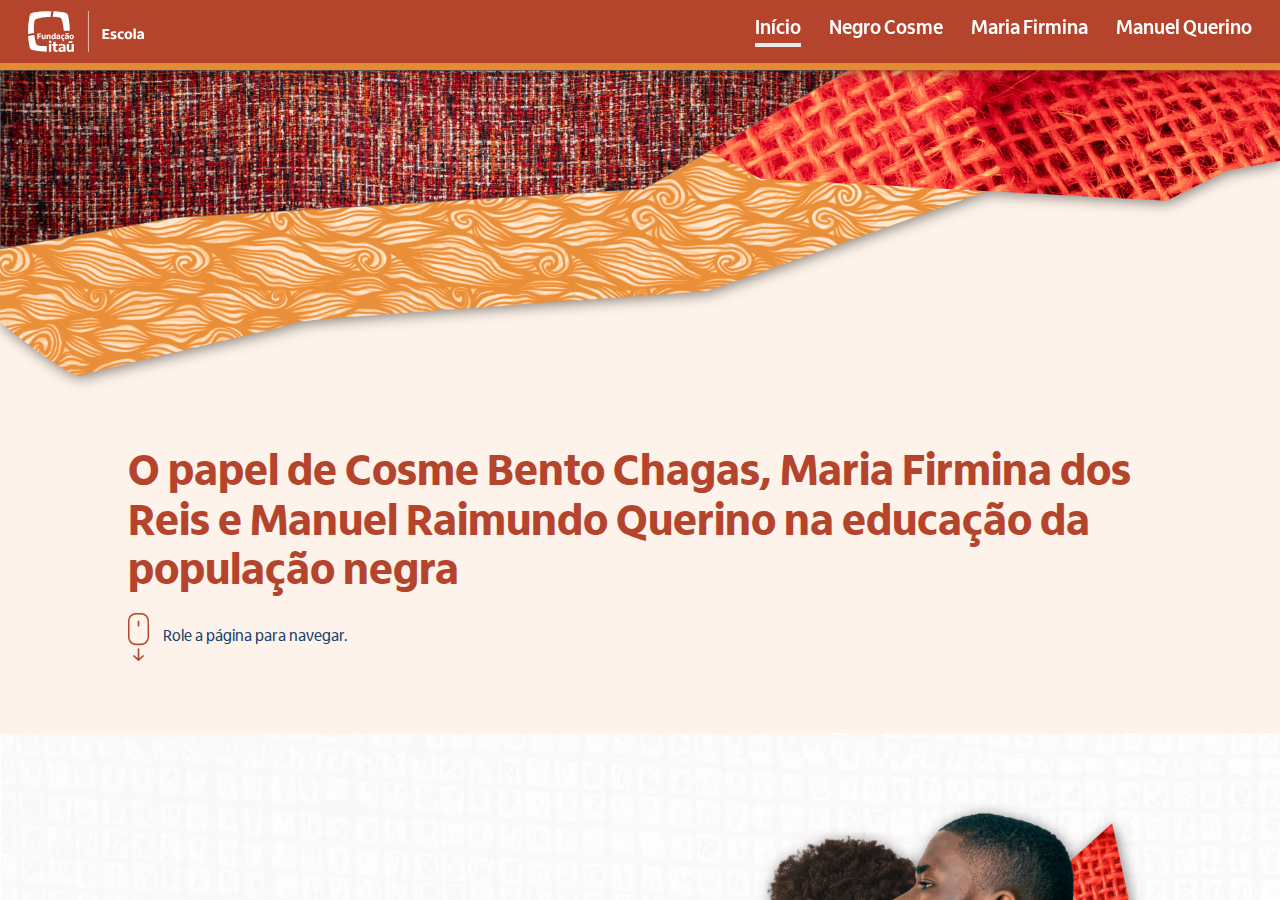
==== index.html @ 364bd9f3 "[INITIAL]" ====
<!DOCTYPE html>
<html class="mr-fontsize" lang="pt">
  <head>
    <title>Itaú - O papel de Cosme Bento Chagas, Maria Firmina dos Reis e Manuel Raimundo Querino na educação da população negra
    </title>
    <meta charset="UTF-8">
    <meta name="viewport" content="width=device-width, initial-scale=1.0">
    <meta http-equiv="X-UA-Compatible" content="ie=edge">
    <link rel="stylesheet" type="text/css" href="app/styles/reset.css">
    <link rel="stylesheet" type="text/css" href="app/styles/animate.min.css">
    <link rel="stylesheet" type="text/css" href="app/modules/engine.css">
  </head>
  <body>
    <main id="main"></main>
    <script src="app/scripts/jquery.min.js"></script>
    <script src="app/config.js"></script>
    <script src="app/modules/engine.min.js"></script>
    <script src="app/scripts/main.js"></script>
    <style>@keyframes lds-eclipse {
    0% {
        -webkit-transform: rotate(0deg);
        transform: rotate(0deg);
    }
    50% {
        -webkit-transform: rotate(180deg);
        transform: rotate(180deg);
    }
    100% {
        -webkit-transform: rotate(360deg);
        transform: rotate(360deg);
    }
}

@-webkit-keyframes lds-eclipse {
    0% {
        -webkit-transform: rotate(0deg);
        transform: rotate(0deg);
    }
    50% {
        -webkit-transform: rotate(180deg);
        transform: rotate(180deg);
    }
    100% {
        -webkit-transform: rotate(360deg);
        transform: rotate(360deg);
    }
}

.lds-eclipse {
    position: relative;
    width: 300px !important;
    height: 300px !important;
    -webkit-transform: translate(-100px, -100px) scale(1) translate(100px, 100px);
    transform: translate(-100px, -100px) scale(1) translate(100px, 100px);
    display: flex;
    justify-content: center;
    align-items: center;
}

.spinner {
    position: absolute;
    -webkit-animation: lds-eclipse 1s linear infinite;
    animation: lds-eclipse 1s linear infinite;
    width: 300px;
    height: 300px;
    top: 0px;
    left: 0px;
    border-radius: 50%;
    box-shadow: 0 4px 0 0 #fff;
    -webkit-transform-origin: 150px 150px;
    transform-origin: 150px 150px;
}

.spinner.reverse {
    -webkit-animation: lds-eclipse 1s linear infinite;
    animation: lds-eclipse 1s linear infinite;
    -webkit-animation-direction: reverse;
    animation-direction: reverse;
    width: 260px;
    height: 260px;
    top: 20px;
    left: 20px;
    box-shadow: 0 4px 0 0 #001D50;
    -webkit-transform-origin: 150px 150px;
    transform-origin: 130px 130px;
}

.message {
    font-size: 2em;
}

.loader {
    position: absolute;
    top: 0;
    left: 0;
    width: 100%;
    height: 100%;
    z-index: 9999;
    background-color: #008CFF;
    display: flex;
    justify-content: center;
    align-items: center;
}
    </style>
    <div class="loader" id="loader">
      <div class="lds-css ng-scope">
        <div class="lds-eclipse" style="width:100%;height:100%">
          <div class="spinner"></div>
          <div class="spinner reverse"></div>
        </div>
      </div>
    </div>
    <script>(function() {
    var loadingTimer = null;
    $(window).on(VIEW_EVENT.LOAD_START, function() {
        loadingTimer = setTimeout(function() {
            $("#loader").fadeIn();
        }, 1000);
    });

    $(window).on(VIEW_EVENT.LOAD_END, function() {
        clearTimeout(loadingTimer);
        $("#loader").fadeOut();
    });

    $(window).on(VIEW_EVENT.READY, function() {
        clearTimeout(loadingTimer);
        $("#loader").fadeOut();
    });
})();
    </script>
  </body>
</html>
---- app/modules/engine.css ----
* {
  box-sizing: border-box;
}
html,
body {
  width: 100vw;
  height: 100vh;
  overflow: hidden;
  background: #FFFFFF;
}
main {
  width: 100vw;
  height: 100vh;
  overflow: hidden;
  position: absolute;
  top: 0;
  left: 0;
  background: #FFF;
}
main iframe {
  width: 100vw;
  height: 100vh;
  border: none;
  position: absolute;
  top: 0;
  transition: all 1.4s;
}
main iframe.out {
  pointer-events: none;
  opacity: 0;
}
main iframe.out * {
  pointer-events: none;
}
@media (max-width: 600px) {
  html,
  body {
    height: auto !important;
    overflow-y: scroll !important;
  }
  html main,
  body main {
    height: auto !important;
    position: relative !important;
  }
  html main iframe,
  body main iframe {
    position: relative !important;
    transition: none !important;
  }
}
.debug {
  position: fixed;
  top: 0;
  right: 0em;
  z-index: 999999999999999999999999;
  height: 100vh;
  width: 20rem;
  display: flex;
  flex-direction: column;
  justify-content: flex-end;
  padding: 2em;
  transform: translateX(100%);
  transition: transform 0.4s;
  background: #eb0045;
  -webkit-box-shadow: -3px 0px 12px 0px rgba(0, 0, 0, 0.64);
  box-shadow: -3px 0px 12px 0px rgba(0, 0, 0, 0.64);
  border-radius: 5px 0 0 5px;
}
.debug .pages {
  width: 100%;
  overflow-y: auto;
  overflow-x: hidden;
  padding-right: 1em;
}
.debug.open {
  transform: translateX(0%);
}
.debug hr {
  width: 100%;
  border-color: #FFFFFF;
}
.debug button {
  background: linear-gradient(to bottom, #e53f70 5%, #e53f70 100%);
  padding: 10px 15px;
  background-color: #e53f70;
  border-radius: 5px;
  border: 0;
  display: block;
  cursor: pointer;
  color: #ffffff;
  font-weight: bold;
  padding: 11px 23px;
  text-decoration: none;
  width: 100%;
  margin-block-end: 0.2em;
  font-size: 0.8rem;
}
.debug button:hover {
  box-shadow: inset 0px 1px 3px 0px #000000;
}
.debug .openclose {
  width: 2em;
  height: 2em;
  position: absolute;
  top: 50%;
  left: 0;
  transform: translate(-100%, -50%);
  cursor: pointer;
}
.debug .openclose .arrow-round {
  text-decoration: none;
  background: #eb0047;
  border-radius: 24px 0 0 24px;
  text-align: center;
  vertical-align: middle;
  display: inline-block;
  font-size: 20px;
  color: #ffffff;
  width: 2rem;
  height: 2.4rem;
  padding: 13px;
  text-shadow: #eb0047 2px 2px 0px;
  border-color: #eb0047;
  border-width: 2px;
  border-style: solid;
}
.debug .openclose .arrow-round svg {
  width: 1.4rem;
  height: auto;
  position: absolute;
  top: 0.6rem;
  left: 0.5rem;
}
.debug .telaatual {
  color: #fff;
}
.debug .title {
  margin: 0;
  font-family: 'Arial', cursive;
  text-shadow: 0 0 1px #000;
  color: #fff;
  font-size: 15px;
}
.ColorScheme-Text {
  color: #4d4d4d;
}
.ColorScheme-Highlight {
  color: #3daee9;
}
.returnModal {
  position: fixed;
  top: 0;
  right: 0em;
  z-index: 999999999999999999999999;
  height: 100vh;
  width: 100vw;
  display: flex;
  flex-direction: row;
  justify-content: center;
  align-items: center;
  background-color: rgba(50, 50, 50, 0.95);
  color: #333333;
}
.returnModal h1 {
  font-size: 1.3rem;
  width: 70%;
  text-align: center;
}
.returnModal .confirmBox {
  display: flex;
  width: auto;
  height: auto;
  padding: 2rem;
  border-radius: 0.3rem;
  flex-wrap: wrap;
  flex-direction: column;
  justify-content: center;
  align-items: center;
  background-color: #ffffff;
  -webkit-box-shadow: 0px 0px 8px 0px #ffe3e3;
  box-shadow: 0px 0px 8px 0px #000000;
}
.returnModal .buttons {
  display: flex;
  flex-wrap: wrap;
  justify-content: space-around;
  width: 100%;
  padding: 2.3rem;
}
.returnModal .buttons button {
  background-color: #ebf5fd;
  color: #FFFFFF;
  font-size: 1.1rem;
  border: 0;
  padding: 0.6rem;
  border-radius: 0.3rem;
  cursor: pointer;
  -webkit-box-shadow: 0px 0px 8px -1px rgba(255, 255, 255, 0.3);
  box-shadow: 0px 0px 8px -1px rgba(255, 255, 255, 0.3);
  min-width: 10rem;
}
.returnModal .buttons button:hover {
  box-shadow: inset 0px 1px 3px 0px #000000;
}
@media (max-width: 550px) {
  .returnModal .confirmBox {
    width: 100vw;
    height: 100vh;
    padding: 2rem;
    border-radius: 0;
  }
  .returnModal .buttons button {
    margin-top: 1.7rem;
  }
}

/*# sourceMappingURL=[data-uri] */
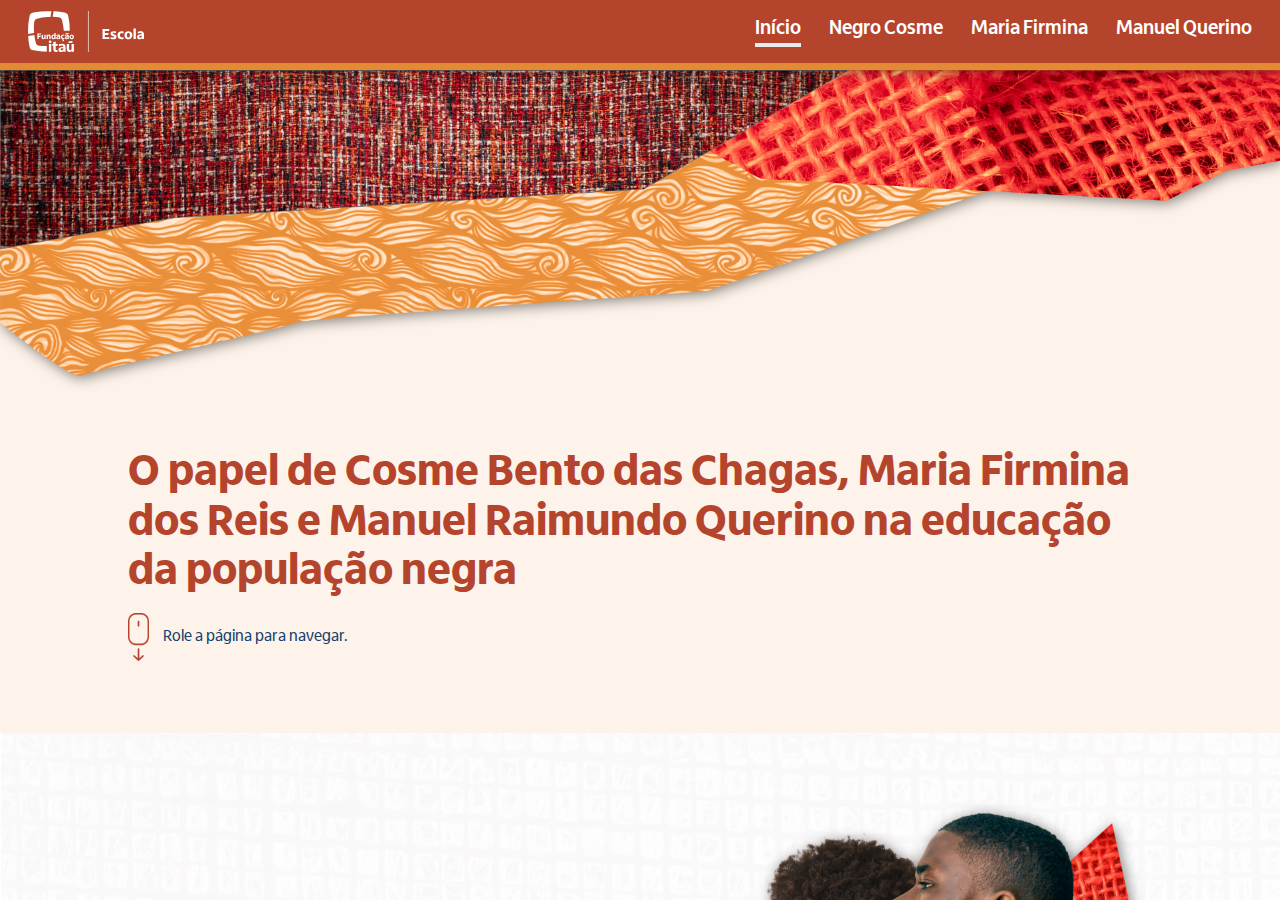
==== commit c38a3b50: "FACTURE" ====
--- a/index.html
+++ b/index.html
@@ -1,7 +1,7 @@
 <!DOCTYPE html>
 <html class="mr-fontsize" lang="pt">
   <head>
-    <title>Itaú - O papel de Cosme Bento Chagas, Maria Firmina dos Reis e Manuel Raimundo Querino na educação da população negra
+    <title>Itaú - O papel de Cosme Bento das Chagas, Maria Firmina dos Reis e Manuel Raimundo Querino na educação da população negra
     </title>
     <meta charset="UTF-8">
     <meta name="viewport" content="width=device-width, initial-scale=1.0">
